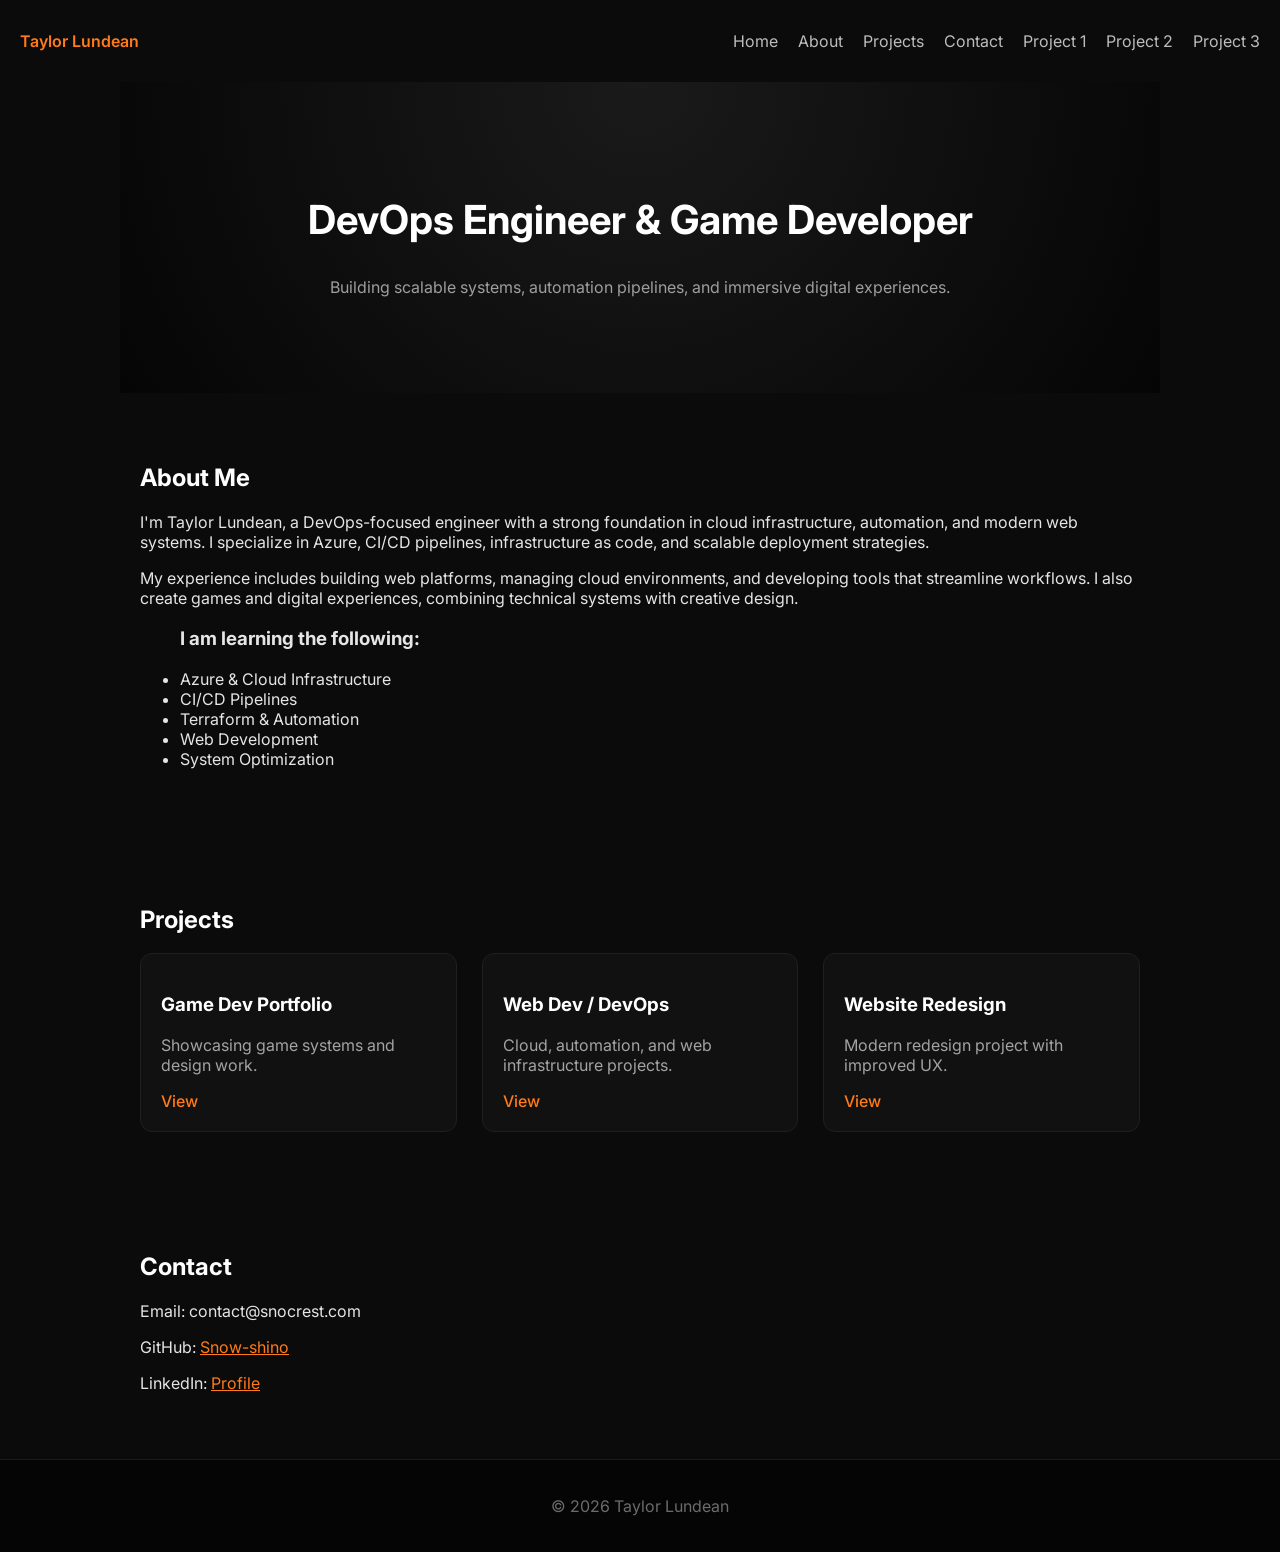
==== index.html @ d215137b "Initial commit of website files" ====
<!DOCTYPE html>
<html lang="en">
<head>
    <link href="https://fonts.googleapis.com/css2?family=Inter:wght@400;600&display=swap" rel="stylesheet">
<meta charset="UTF-8">
<meta name="viewport" content="width=device-width, initial-scale=1.0">
<title>Taylor Lundean | DevOps Engineer</title>
<link rel="stylesheet" href="styles.css">
</head>
<body style="font-family: 'Inter', system-ui, sans-serif;">

<nav class="navbar">
  <div class="logo">Taylor Lundean</div>
  <div class="menu-toggle" id="menu-toggle">&#9776;</div>
  <ul class="nav-links" id="nav-links">
    <li><a href="index.html">Home</a></li>
    <li><a href="about.html">About</a></li>
    <li><a href="index.html#projects">Projects</a></li>
    <li><a href="index.html#contact">Contact</a></li>
    <li><a href="project1.html">Project 1</a></li>
    <li><a href="project2.html">Project 2</a></li>
    <li><a href="project3.html">Project 3</a></li>
  </ul>
</nav>

<section class="hero">
  <h1>DevOps Engineer & Game Developer</h1>
  <p>Building scalable systems, automation pipelines, and immersive digital experiences.</p>
</section>

<section id="about">
  <h2>About Me</h2>
  <p>
    I'm Taylor Lundean, a DevOps-focused engineer with a strong foundation in cloud infrastructure,
    automation, and modern web systems. I specialize in Azure, CI/CD pipelines, infrastructure as code,
    and scalable deployment strategies.
  </p>
  <p>
    My experience includes building web platforms, managing cloud environments, and developing
    tools that streamline workflows. I also create games and digital experiences, combining
    technical systems with creative design.
  </p>
  <ul>
    <h3>I am learning the following:</h3>
    <li>Azure & Cloud Infrastructure</li>
    <li>CI/CD Pipelines</li>
    <li>Terraform & Automation</li>
    <li>Web Development</li>
    <li>System Optimization</li>
  </ul>
</section>

<section id="projects">
  <h2>Projects</h2>
  <div class="project-grid">
    <div class="card">
      <h3>Game Dev Portfolio</h3>
      <p>Showcasing game systems and design work.</p>
      <a href="https://dev.snocrest.com/">View</a>
    </div>
    <div class="card">
      <h3>Web Dev / DevOps</h3>
      <p>Cloud, automation, and web infrastructure projects.</p>
      <a href="https://webdeveloper.snocrest.com/">View</a>
    </div>
    <div class="card">
      <h3>Website Redesign</h3>
      <p>Modern redesign project with improved UX.</p>
      <a href="https://jaik.solutions.snocrest.com/">View</a>
    </div>
  </div>
</section>

<section id="contact">
  <h2>Contact</h2>
  <p>Email: contact@snocrest.com</p>
  <p>GitHub: <a href="https://github.com/Snow-shino">Snow-shino</a></p>
  <p>LinkedIn: <a href="https://www.linkedin.com/in/taylor-lundean-8b4b7331/">Profile</a></p>
</section>

<footer>
  <p>© 2026 Taylor Lundean</p>
</footer>

<script src="scripts.js"></script>
</body>
</html>
---- styles.css ----
body {
  margin: 0;
  font-family: system-ui, -apple-system, sans-serif;
  background: #0b0b0b; /* true dark */
  color: #e5e5e5;
}

/* NAVBAR */
header {
  position: sticky;
  top: 0;
  z-index: 1000;
  background: rgba(5, 5, 5, 0.95);
  backdrop-filter: blur(8px);
}

.navbar {
  display: flex;
  justify-content: space-between;
  align-items: center;
  padding: 15px 20px;
}

.logo {
  font-weight: 600;
  color: #ff7a18;
}

.nav-links {
  list-style: none;
  display: flex;
  gap: 20px;
}

.nav-links li a {
  color: #bdbdbd;
  text-decoration: none;
  transition: 0.2s;
}

.nav-links li a:hover {
  color: #ff7a18;
}

/* HERO */
.hero {
  text-align: center;
  padding: 80px 20px;
  background: radial-gradient(circle at top, #1a1a1a, #050505);
}

.hero h1 {
  font-size: 2.5rem;
  color: #ffffff;
}

.hero p {
  color: #9e9e9e;
}

/* SECTIONS */
section {
  padding: 50px 20px;
  max-width: 1000px;
  margin: auto;
}

h2 {
  color: #ffffff;
}

/* PROJECT CARDS */
.project-grid {
  display: grid;
  grid-template-columns: repeat(auto-fit, minmax(250px, 1fr));
  gap: 25px;
}

.card {
  background: #111111;
  padding: 20px;
  border-radius: 12px;
  border: 1px solid #1f1f1f;
  transition: 0.2s;
}

.card:hover {
  border-color: #ff7a18;
  box-shadow: 0 0 15px rgba(255, 122, 24, 0.2);
  transform: translateY(-3px);
}

.card h3 {
  color: #ffffff;
}

.card p {
  color: #a3a3a3;
}

.card a {
  color: #ff7a18;
  text-decoration: none;
  font-weight: 500;
}

/* CONTACT */
#contact a {
  color: #ff7a18;
}

/* FOOTER */
footer {
  text-align: center;
  padding: 20px;
  background: #050505;
  border-top: 1px solid #1a1a1a;
  color: #6b6b6b;
}

/* MOBILE */
.menu-toggle {
  display: none;
  font-size: 26px;
  color: #ff7a18;
  cursor: pointer;
}

@media (max-width: 768px) {
  .nav-links {
    display: none;
    flex-direction: column;
    background: #050505;
    position: absolute;
    top: 60px;
    right: 0;
    width: 220px;
    padding: 15px;
    border-left: 1px solid #1a1a1a;
  }

  .nav-links.active {
    display: flex;
  }

  .menu-toggle {
    display: block;
  }
}
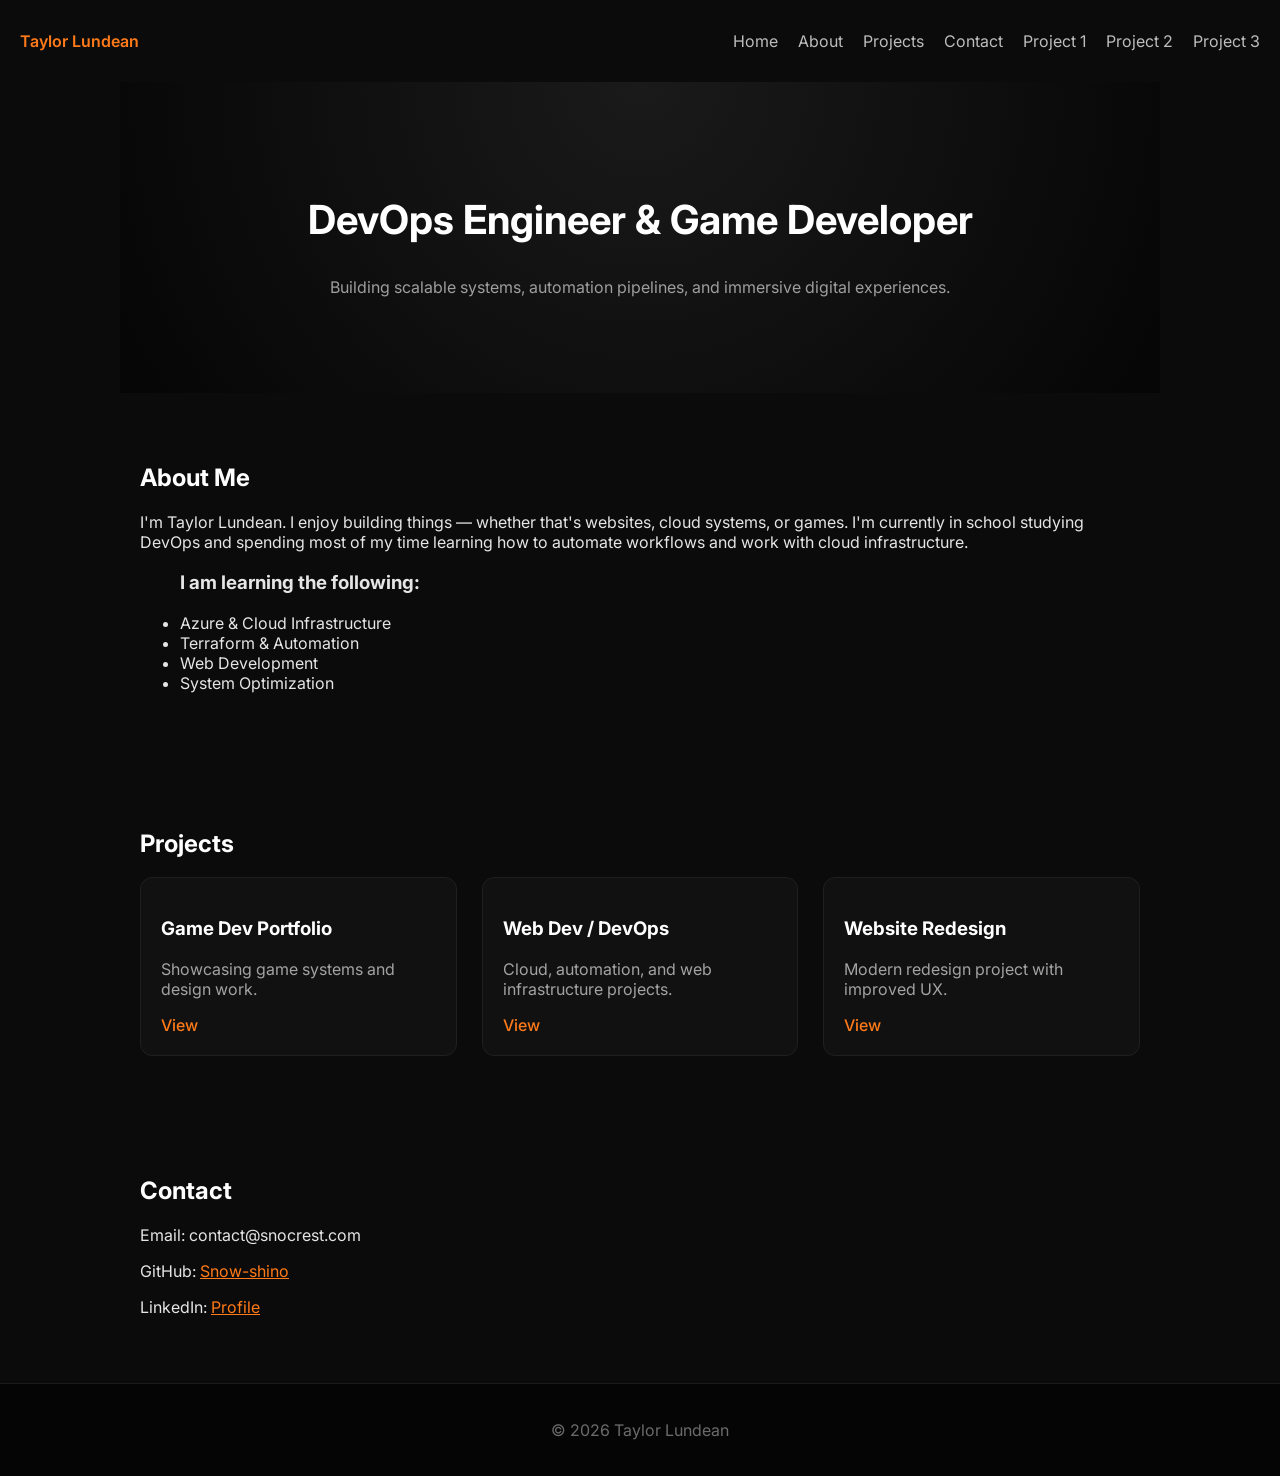
==== commit dd0d6dd3: "Update index about section to match simplified about page bio" ====
--- a/index.html
+++ b/index.html
@@ -31,19 +31,13 @@
 <section id="about">
   <h2>About Me</h2>
   <p>
-    I'm Taylor Lundean, a DevOps-focused engineer with a strong foundation in cloud infrastructure,
-    automation, and modern web systems. I specialize in Azure, CI/CD pipelines, infrastructure as code,
-    and scalable deployment strategies.
-  </p>
-  <p>
-    My experience includes building web platforms, managing cloud environments, and developing
-    tools that streamline workflows. I also create games and digital experiences, combining
-    technical systems with creative design.
+    I'm Taylor Lundean. I enjoy building things — whether that's websites, cloud systems,
+    or games. I'm currently in school studying DevOps and spending most of my time learning
+    how to automate workflows and work with cloud infrastructure.
   </p>
   <ul>
     <h3>I am learning the following:</h3>
     <li>Azure & Cloud Infrastructure</li>
-    <li>CI/CD Pipelines</li>
     <li>Terraform & Automation</li>
     <li>Web Development</li>
     <li>System Optimization</li>
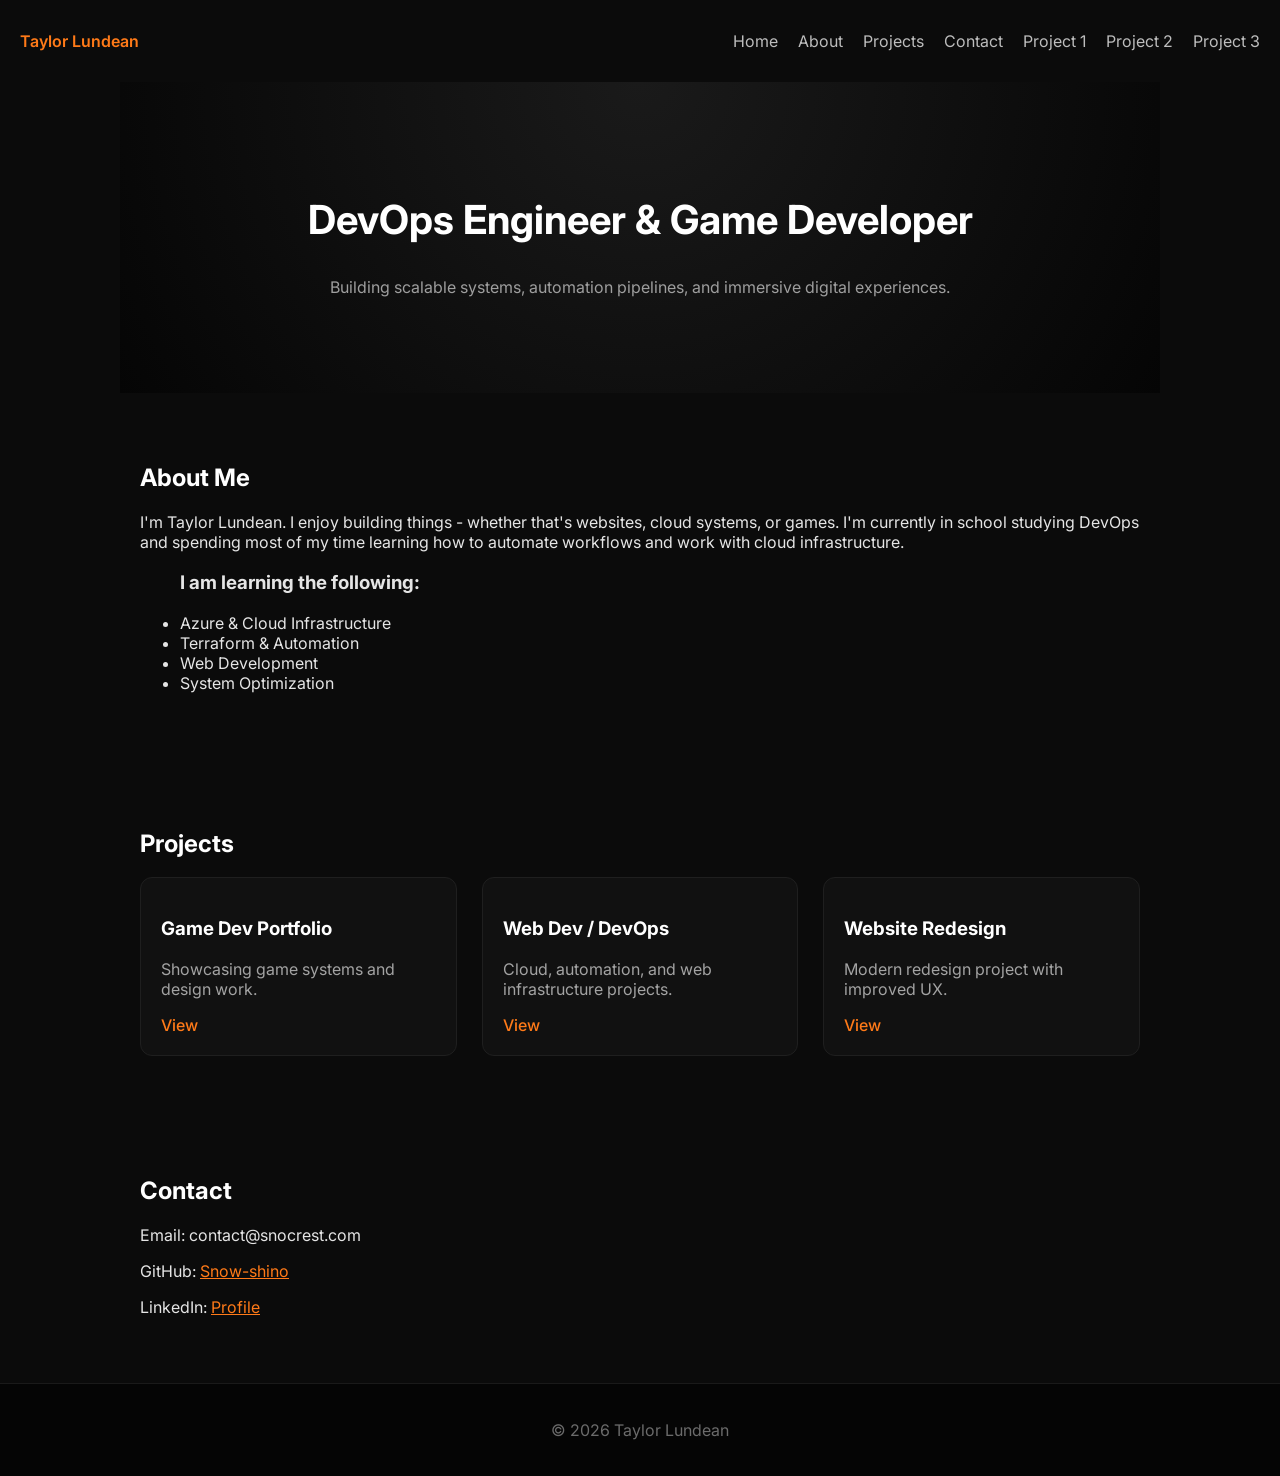
==== commit 9600b568: "Replace em dash with hyphen in bio text" ====
--- a/index.html
+++ b/index.html
@@ -31,7 +31,7 @@
 <section id="about">
   <h2>About Me</h2>
   <p>
-    I'm Taylor Lundean. I enjoy building things — whether that's websites, cloud systems,
+    I'm Taylor Lundean. I enjoy building things - whether that's websites, cloud systems,
     or games. I'm currently in school studying DevOps and spending most of my time learning
     how to automate workflows and work with cloud infrastructure.
   </p>
